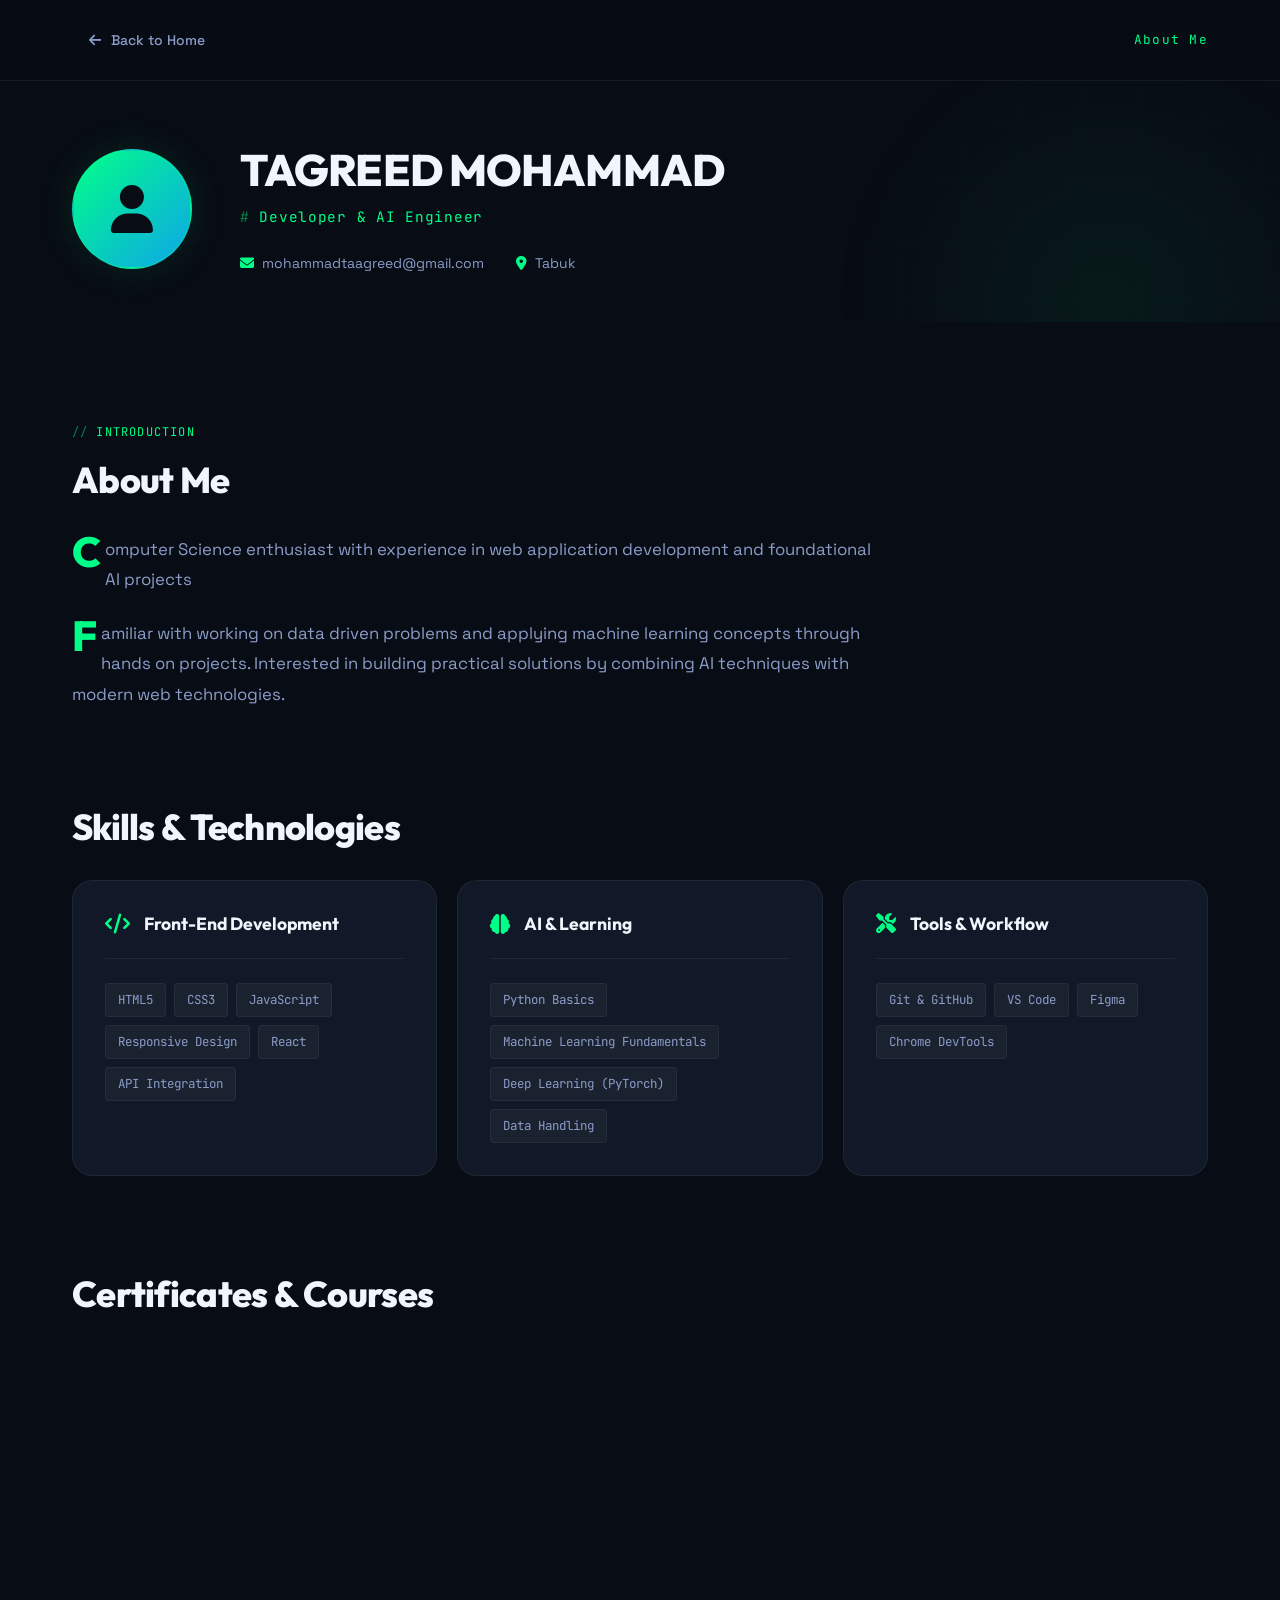
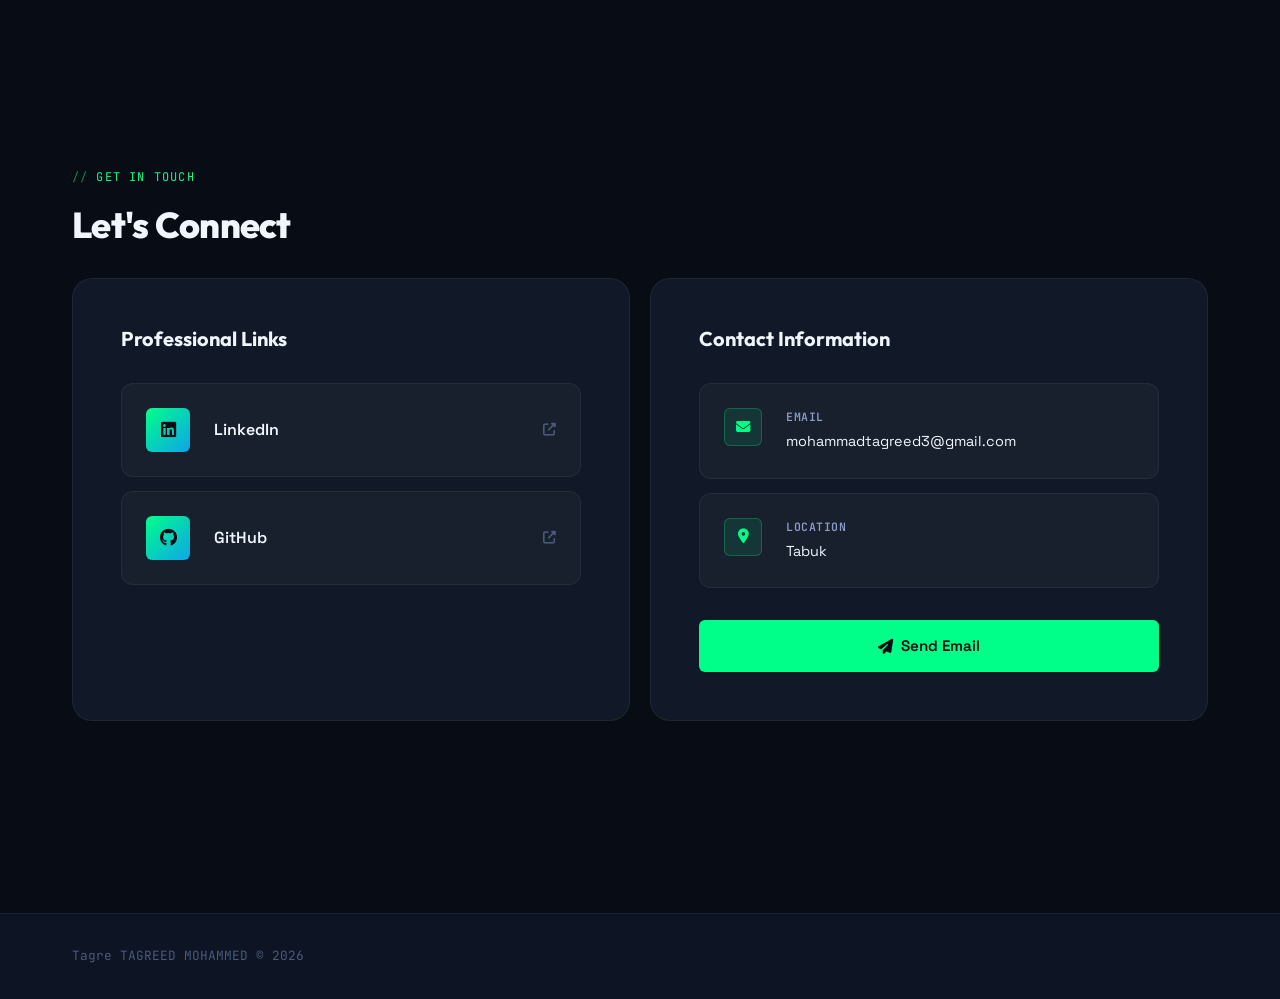
==== about.html @ 6c787eb2 "First upload project" ====
<!DOCTYPE html>
<html lang="en">
<head>
    <meta charset="UTF-8">
    <meta name="viewport" content="width=device-width, initial-scale=1.0">
    <title>About | Tagreed </title>
    <link rel="stylesheet" href="/css/about.css">
    <link rel="preconnect" href="https://fonts.googleapis.com">
    <link rel="preconnect" href="https://fonts.gstatic.com" crossorigin>
    <link href="https://fonts.googleapis.com/css2?family=DM+Sans:wght@400;500;700&family=Syne:wght@600;700;800&display=swap" rel="stylesheet">
    <link rel="stylesheet" href="https://cdnjs.cloudflare.com/ajax/libs/font-awesome/6.4.0/css/all.min.css">
</head>
<body>
    <!-- Navigation -->
    <nav class="about-nav">
        <div class="container">
            <a href="index.html" class="back-link">
                <i class="fas fa-arrow-left"></i>
                <span>Back to Home</span>
            </a>
            <div class="nav-title">About Me</div>
        </div>
    </nav>

    <!-- About Header -->
    <header class="about-header">
        <div class="container">
            <div class="header-content">
                <div class="profile-image">
                    <i class="fas fa-user"></i>
                </div>
                <div class="header-text">
                    <h1 class="about-title">TAGREED MOHAMMAD</h1>
                    <p class="about-role">Developer & AI Engineer</p>
                    <div class="header-meta">
                        <div class="meta-item">
                            <i class="fas fa-envelope"></i>
                            <span><a href="mailto:mohammadtagreed3@gmail.com" class="__cf_email__" data-cfemail="177a787f767a7a7673637670657272732457707a767e7b3974787a">mohammadtaagreed@gmail.com</a></span>
                        </div>
                        <div class="meta-item">
                            <i class="fas fa-map-marker-alt"></i>
                            <span>Tabuk</span>
                        </div>
                    </div>
                </div>
            </div>
        </div>
    </header>

    <!-- About Main Content -->
    <main class="about-main">
        <div class="container">
            
            <!-- Bio Section -->
            <section class="about-section">
                <div class="section-label">Introduction</div>
                <h2 class="section-title">About Me</h2>
                <div class="bio-content">
                    <p class="bio-text">
                        Computer Science enthusiast with experience in web application development and foundational AI projects    </p>
                    <p class="bio-text">
                        Familiar with working on data driven problems and applying machine learning concepts through hands on projects. Interested in building practical solutions by combining AI techniques with modern web technologies.                    </p>
                </div>
            </section>

            <!-- Skills Section -->
            <section class="about-section skills-section">
                <h2 class="section-title">Skills & Technologies</h2>
                
                <div class="skills-grid">
                    <div class="skill-category">
                        <div class="category-header">
                            <i class="fas fa-code"></i>
                            <h3>Front-End Development</h3>
                        </div>
                        <div class="skill-list">
                            <div class="skill-tag">HTML5</div>
                            <div class="skill-tag">CSS3</div>
                            <div class="skill-tag">JavaScript</div>
                            <div class="skill-tag">Responsive Design</div>
                            <div class="skill-tag">React</div>
                            <div class="skill-tag">API Integration </div>
                        </div>
                    </div>
                    
                    <div class="skill-category">
                        <div class="category-header">
                            <i class="fas fa-brain"></i>
                            <h3>AI & Learning</h3>
                        </div>
                        <div class="skill-list">
                            <div class="skill-tag">Python Basics</div>
                            <div class="skill-tag">Machine Learning Fundamentals</div>
                            <div class="skill-tag">Deep Learning (PyTorch)</div>
                            <div class="skill-tag"> Data Handling </div>
                        
                        </div>
                    </div>
                    
                  
                    
                    <div class="skill-category">
                        <div class="category-header">
                            <i class="fas fa-tools"></i>
                            <h3>Tools & Workflow</h3>
                        </div>
                        <div class="skill-list">
                            <div class="skill-tag">Git & GitHub</div>
                            <div class="skill-tag">VS Code</div>
                            <div class="skill-tag">Figma</div>
                            <div class="skill-tag">Chrome DevTools</div>
                        </div>
                    </div>
                </div>
            </section>

            <!-- Certificates Section -->
            <section class="about-section certificates-section">
                <h2 class="section-title">Certificates & Courses</h2>
                
                <div class="certificates-grid">
                    <!-- Certificate Card - Placeholder -->
                    <div class="certificate-card placeholder-card">
                        
                        <div class="cert-content">
                            <h3 class="cert-title">Introduction to Artificial Intelligence</h3>
                            <p class="cert-provider">KAUST ACADEMY</p>
                            <p class="cert-date">
                                2026
                            </p>
                           <!-- <p class="cert-description">[Brief description of what you learned]</p>-->
                        </div>
                    </div>
                    
                    <!-- Certificate Card - Placeholder -->
                    <div class="certificate-card placeholder-card">
                        
                        <div class="cert-content">
                            <h3 class="cert-title">Python Essentials 1 & 2</h3>
                            <p class="cert-provider">Cisco</p>
                            <p class="cert-date">2024</p>
                        </div>
                    </div>
                    
                    <!-- Certificate Card - Placeholder -->
                    <div class="certificate-card placeholder-card">
                        
                        <div class="cert-content">
                            <h3 class="cert-title">Introduction to Android Mobile Application
                                Development</h3>
                            <p class="cert-provider">Meta</p>
                            <p class="cert-date">2024</p>
                        </div>
                    </div>
                    <div class="certificate-card placeholder-card">
                        
                        <div class="cert-content">
                            <h3 class="cert-title">Software Design Methods and Tools</h3>
                            <p class="cert-provider">University of Colorado</p>
                            <p class="cert-date">2024</p>
                        </div>
                    </div>
                </div>
            </section>

            <!-- Connect Section -->
            <section class="about-section connect-section">
                <div class="section-label">Get in Touch</div>
                <h2 class="section-title">Let's Connect</h2>
                
                <div class="connect-grid">
                    <div class="connect-card">
                        <h3>Professional Links</h3>
                        <div class="social-links">
                            <a href="https://www.linkedin.com/in/tagreed-mohammad-27a736222?utm_source=share&utm_campaign=share_via&utm_content=profile&utm_medium=ios_app" class="social-link" target="_blank" rel="noopener">
                                <div class="link-icon">
                                    <i class="fab fa-linkedin"></i>
                                </div>
                                <div class="link-info">
                                    <span class="link-name">LinkedIn</span>
                                </div>
                                <i class="fas fa-external-link-alt"></i>
                            </a>
                            
                            <a href="https://github.com/tagreed2000" class="social-link" target="_blank" rel="noopener">
                                <div class="link-icon">
                                    <i class="fab fa-github"></i>
                                </div>
                                <div class="link-info">
                                    <span class="link-name">GitHub</span>
                                </div>
                                <i class="fas fa-external-link-alt"></i>
                            </a>
                        </div>
                    </div>
                    
                    <div class="connect-card">
                        <h3>Contact Information</h3>
                        <div class="contact-info-grid">
                            <div class="info-item">
                                <i class="fas fa-envelope"></i>
                                <div>
                                    <span class="info-label">Email</span>
                                    <span class="info-value"><a href="mailto:mohammadtagreed3@gmail.com" class="__cf_email__" data-cfemail="b9d4d6d1d8d4d4d8ddcdd8decbdcdcdd8af9ded4d8d0d597dad6d4">mohammadtagreed3@gmail.com</a></span>

                                </div>
                            </div>
                            <div class="info-item">
                                <i class="fas fa-map-marker-alt"></i>
                                <div>
                                    <span class="info-label">Location</span>
                                    <span class="info-value">Tabuk</span>
                                </div>
                            </div>
                        </div>
                        <a href="/cdn-cgi/l/email-protection#335e5c5b525e5e5257475254415656570073545e525a5f1d505c5e" class="btn btn-primary">
                            <i class="fas fa-paper-plane"></i>
                            <span>Send Email</span>
                        </a>
                    </div>
                </div>
            </section>

        </div>
    </main>

    <!-- Footer -->
    <footer class="footer">
        <div class="container">
            <div class="footer-content">
                <span class="footer-text">Tagre
                    <span class="footer-text">TAGREED MOHAMMED</span>
                    <span class="footer-year">© 2026</span>
                </div>
        </div>
    </footer>
    <script src="/js/about-script.js"></script>
            </body>
            </html>
---- css/about.css ----
/* ============================================
   ABOUT PAGE - Dark Terminal Aesthetic
   ============================================ */

@import url('https://fonts.googleapis.com/css2?family=Outfit:wght@300;400;600;700;800&family=Space+Grotesk:wght@300;400;500;600;700&family=JetBrains+Mono:wght@400;500;700&display=swap');

:root {
    --bg-primary: #080c14;
    --bg-secondary: #0d1424;
    --bg-card: #111827;
    --bg-card-hover: #161f32;
    --surface: #1a2540;
    
    --primary: #00ff88;
    --accent: #a855f7;
    --accent-blue: #0ea5e9;
    --primary-dark: #00cc6e;
    
    --text-primary: #f0f6fc;
    --text-secondary: #8b9cc8;
    --text-muted: #4a5a7a;
    
    --border: rgba(255,255,255,0.06);
    --border-accent: rgba(0,255,136,0.25);
    
    --gray-700: #8b9cc8;
    --gray-900: #f0f6fc;
    --gray-500: #4a5a7a;
    --gray-300: rgba(255,255,255,0.08);
    --gray-100: rgba(255,255,255,0.04);
    --white: #f0f6fc;
    --dark: #080c14;
    --off-white: #080c14;
    
    --font-display: 'Outfit', sans-serif;
    --font-body: 'Space Grotesk', sans-serif;
    --font-mono: 'JetBrains Mono', monospace;
    
    --space-xs: 0.5rem;
    --space-sm: 1rem;
    --space-md: 1.5rem;
    --space-lg: 2rem;
    --space-xl: 3rem;
    --space-2xl: 4rem;
    --space-3xl: 6rem;
    
    --radius-sm: 6px;
    --radius-md: 12px;
    --radius-lg: 20px;
    --transition: all 0.3s cubic-bezier(0.4,0,0.2,1);
}

* { margin: 0; padding: 0; box-sizing: border-box; }
html { scroll-behavior: smooth; }

body {
    font-family: var(--font-body);
    background-color: var(--bg-primary);
    color: var(--text-primary);
    line-height: 1.6;
    overflow-x: hidden;
}

body::before {
    content: '';
    position: fixed;
    inset: 0;
    background-image: 
        linear-gradient(rgba(0,255,136,0.015) 1px, transparent 1px),
        linear-gradient(90deg, rgba(0,255,136,0.015) 1px, transparent 1px);
    background-size: 60px 60px;
    pointer-events: none;
    z-index: 0;
}

h1, h2, h3, h4 { font-family: var(--font-display); font-weight: 700; line-height: 1.2; }
a { text-decoration: none; color: inherit; }

.container {
    width: 100%;
    max-width: 1200px;
    margin: 0 auto;
    padding: 0 2rem;
    position: relative;
    z-index: 1;
}

/* ============ NAV ============ */
.about-nav {
    position: fixed;
    top: 0; left: 0; right: 0;
    z-index: 1000;
    padding: 1.25rem 0;
    background: rgba(8,12,20,0.9);
    backdrop-filter: blur(20px);
    border-bottom: 1px solid var(--border);
}

.about-nav .container {
    display: flex;
    justify-content: space-between;
    align-items: center;
}

.back-link {
    display: inline-flex;
    align-items: center;
    gap: 0.6rem;
    color: var(--text-secondary);
    font-size: 0.875rem;
    font-weight: 500;
    padding: 0.5rem 1rem;
    border-radius: var(--radius-sm);
    border: 1px solid transparent;
    transition: var(--transition);
}

.back-link:hover {
    color: var(--primary);
    border-color: var(--border-accent);
    background: rgba(0,255,136,0.06);
}

.nav-title {
    font-family: var(--font-mono);
    font-size: 0.8rem;
    color: var(--primary);
    letter-spacing: 0.1em;
}

/* ============ ABOUT HEADER ============ */
.about-header {
    padding: calc(80px + 4rem) 0 3rem;
    position: relative;
    overflow: hidden;
}

.about-header::before {
    content: '';
    position: absolute;
    top: 0; right: -10%;
    width: 600px; height: 600px;
    background: radial-gradient(circle, rgba(0,255,136,0.06) 0%, transparent 65%);
    pointer-events: none;
}

.header-content {
    display: flex;
    align-items: center;
    gap: var(--space-xl);
}

.profile-image {
    width: 120px; height: 120px;
    background: linear-gradient(135deg, var(--primary), var(--accent-blue));
    border-radius: 50%;
    display: flex;
    align-items: center;
    justify-content: center;
    color: #080c14;
    font-size: 3rem;
    flex-shrink: 0;
    border: 2px solid rgba(0,255,136,0.2);
    box-shadow: 0 0 40px rgba(0,255,136,0.1);
}

.header-text { flex: 1; }

.about-title {
    font-size: clamp(2rem, 4vw, 2.75rem);
    font-weight: 800;
    letter-spacing: -0.02em;
    margin-bottom: var(--space-xs);
}

.about-role {
    font-family: var(--font-mono);
    font-size: 0.9rem;
    color: var(--primary);
    margin-bottom: var(--space-md);
    letter-spacing: 0.05em;
}

.about-role::before { content: '# '; opacity: 0.5; }

.header-meta {
    display: flex;
    gap: var(--space-lg);
    flex-wrap: wrap;
}

.meta-item {
    display: flex;
    align-items: center;
    gap: 0.5rem;
    color: var(--text-secondary);
    font-size: 0.875rem;
}

.meta-item i { color: var(--primary); }

/* ============ ABOUT MAIN ============ */
.about-main { padding: var(--space-3xl) 0; }

.about-section { margin-bottom: var(--space-3xl); }

.section-label {
    display: inline-flex;
    align-items: center;
    gap: 0.5rem;
    font-family: var(--font-mono);
    font-size: 0.75rem;
    color: var(--primary);
    letter-spacing: 0.1em;
    text-transform: uppercase;
    margin-bottom: 1rem;
}

.section-label::before { content: '//'; opacity: 0.5; }

.section-title {
    font-size: clamp(1.75rem, 3vw, 2.25rem);
    font-weight: 800;
    margin-bottom: var(--space-lg);
    letter-spacing: -0.02em;
}

/* ============ BIO ============ */
.bio-content { max-width: 800px; }

.bio-text {
    font-size: 1.05rem;
    line-height: 1.8;
    color: var(--text-secondary);
    margin-bottom: var(--space-md);
}

.bio-text::first-letter {
    font-size: 2.5em;
    font-weight: 800;
    color: var(--primary);
    float: left;
    line-height: 0.85;
    margin-right: 0.1em;
    font-family: var(--font-display);
}

/* ============ SKILLS ============ */
.skills-grid {
    display: grid;
    grid-template-columns: repeat(auto-fit, minmax(280px, 1fr));
    gap: 1.25rem;
}

.skill-category {
    padding: var(--space-lg);
    background: var(--bg-card);
    border: 1px solid var(--border);
    border-radius: var(--radius-lg);
    transition: var(--transition);
}

.skill-category:hover {
    border-color: var(--border-accent);
    background: var(--bg-card-hover);
    transform: translateY(-4px);
    box-shadow: 0 0 30px rgba(0,255,136,0.05);
}

.category-header {
    display: flex;
    align-items: center;
    gap: 0.875rem;
    margin-bottom: var(--space-md);
    padding-bottom: var(--space-md);
    border-bottom: 1px solid var(--border);
}

.category-header i {
    font-size: 1.25rem;
    color: var(--primary);
}

.category-header h3 { font-size: 1.1rem; }

.skill-list {
    display: flex;
    flex-wrap: wrap;
    gap: 0.5rem;
}

.skill-tag {
    padding: 0.375rem 0.75rem;
    background: rgba(255,255,255,0.04);
    border: 1px solid var(--border);
    color: var(--text-secondary);
    border-radius: 4px;
    font-family: var(--font-mono);
    font-size: 0.78rem;
    transition: var(--transition);
}

.skill-tag:hover {
    background: rgba(0,255,136,0.08);
    border-color: var(--border-accent);
    color: var(--primary);
}

/* ============ CERTIFICATES ============ */
.certificates-grid {
    display: grid;
    grid-template-columns: repeat(auto-fill, minmax(300px, 1fr));
    gap: 1.25rem;
}

.certificate-card {
    padding: var(--space-lg);
    background: var(--bg-card);
    border: 1px solid var(--border);
    border-radius: var(--radius-lg);
    transition: var(--transition);
    position: relative;
    overflow: hidden;
}

.certificate-card::before {
    content: '';
    position: absolute;
    top: 0; left: 0; right: 0;
    height: 2px;
    background: linear-gradient(90deg, var(--primary), transparent);
    transform: scaleX(0);
    transform-origin: left;
    transition: var(--transition);
}

.certificate-card:not(.add-card):hover {
    border-color: var(--border-accent);
    background: var(--bg-card-hover);
    transform: translateY(-4px);
    box-shadow: 0 0 30px rgba(0,255,136,0.05);
}

.certificate-card:not(.add-card):hover::before {
    transform: scaleX(1);
}

.placeholder-card {
    background: rgba(255,255,255,0.02);
    border-style: dashed;
}

.cert-title {
    font-size: 1.05rem;
    font-weight: 600;
    margin-bottom: 0.5rem;
    color: var(--text-primary);
}

.cert-provider {
    font-family: var(--font-mono);
    font-size: 0.78rem;
    color: var(--primary);
    font-weight: 600;
    margin-bottom: 0.35rem;
    letter-spacing: 0.05em;
    text-transform: uppercase;
}

.cert-date {
    font-family: var(--font-mono);
    font-size: 0.78rem;
    color: var(--text-muted);
}

/* ============ CONNECT ============ */
.connect-grid {
    display: grid;
    grid-template-columns: repeat(auto-fit, minmax(300px, 1fr));
    gap: 1.25rem;
}

.connect-card {
    padding: var(--space-xl);
    background: var(--bg-card);
    border: 1px solid var(--border);
    border-radius: var(--radius-lg);
}

.connect-card h3 {
    font-size: 1.25rem;
    font-weight: 700;
    margin-bottom: var(--space-lg);
}

.social-links {
    display: flex;
    flex-direction: column;
    gap: 0.875rem;
}

.social-link {
    display: flex;
    align-items: center;
    gap: var(--space-md);
    padding: var(--space-md);
    background: rgba(255,255,255,0.03);
    border: 1px solid var(--border);
    border-radius: var(--radius-md);
    transition: var(--transition);
}

.social-link:hover {
    background: rgba(0,255,136,0.06);
    border-color: var(--border-accent);
    transform: translateX(4px);
}

.link-icon {
    width: 44px; height: 44px;
    background: linear-gradient(135deg, var(--primary), var(--accent-blue));
    border-radius: var(--radius-sm);
    display: flex;
    align-items: center;
    justify-content: center;
    color: #080c14;
    font-size: 1.1rem;
    flex-shrink: 0;
}

.link-info { flex: 1; }

.link-name {
    font-weight: 600;
    font-size: 1rem;
    color: var(--text-primary);
}

.social-link i.fa-external-link-alt {
    color: var(--text-muted);
    font-size: 0.8rem;
}

.contact-info-grid {
    display: flex;
    flex-direction: column;
    gap: 0.875rem;
    margin-bottom: var(--space-lg);
}

.info-item {
    display: flex;
    align-items: flex-start;
    gap: var(--space-md);
    padding: var(--space-md);
    background: rgba(255,255,255,0.03);
    border: 1px solid var(--border);
    border-radius: var(--radius-md);
}

.info-item i {
    width: 38px; height: 38px;
    background: rgba(0,255,136,0.1);
    border: 1px solid var(--border-accent);
    border-radius: var(--radius-sm);
    display: flex;
    align-items: center;
    justify-content: center;
    color: var(--primary);
    flex-shrink: 0;
    font-size: 0.9rem;
}

.info-item div { display: flex; flex-direction: column; }

.info-label {
    font-weight: 600;
    font-size: 0.85rem;
    color: var(--text-secondary);
    margin-bottom: 0.25rem;
    font-family: var(--font-mono);
    text-transform: uppercase;
    letter-spacing: 0.05em;
    font-size: 0.72rem;
}

.info-value {
    color: var(--text-primary);
    font-size: 0.9rem;
}

/* ============ BUTTONS ============ */
.btn {
    display: inline-flex;
    align-items: center;
    gap: 0.5rem;
    padding: 0.875rem 1.75rem;
    font-family: var(--font-body);
    font-size: 0.95rem;
    font-weight: 600;
    border-radius: var(--radius-sm);
    cursor: pointer;
    transition: var(--transition);
    border: none;
}

.btn-primary {
    background: var(--primary);
    color: #080c14;
    width: 100%;
    justify-content: center;
}

.btn-primary:hover {
    background: var(--primary-dark);
    transform: translateY(-2px);
    box-shadow: 0 0 20px rgba(0,255,136,0.25);
}

/* ============ FOOTER ============ */
.footer {
    padding: 2rem 0;
    background: var(--bg-secondary);
    border-top: 1px solid var(--border);
}

.footer-content {
    display: flex;
    justify-content: space-between;
    align-items: center;
    flex-wrap: wrap;
    gap: 1rem;
}

.footer-text {
    font-family: var(--font-mono);
    font-size: 0.8rem;
    color: var(--text-muted);
}

.footer-link {
    display: inline-flex;
    align-items: center;
    gap: 0.5rem;
    font-size: 0.85rem;
    color: var(--text-muted);
    transition: var(--transition);
}

.footer-link:hover { color: var(--primary); }

/* ============ RESPONSIVE ============ */
@media (max-width: 768px) {
    .container { padding: 0 1.25rem; }
    .header-content { flex-direction: column; text-align: center; }
    .profile-image { width: 90px; height: 90px; font-size: 2.25rem; }
    .header-meta { flex-direction: column; gap: var(--space-sm); align-items: center; }
    .skills-grid, .certificates-grid, .connect-grid { grid-template-columns: 1fr; }
    .about-section { margin-bottom: var(--space-2xl); }
}

@media (max-width: 480px) {
    :root { --space-xl: 2rem; --space-3xl: 4rem; }
    .skill-category, .certificate-card, .connect-card { padding: var(--space-md); }
}

@media (prefers-reduced-motion: reduce) {
    *, *::before, *::after {
        animation-duration: 0.01ms !important;
        transition-duration: 0.01ms !important;
    }
}
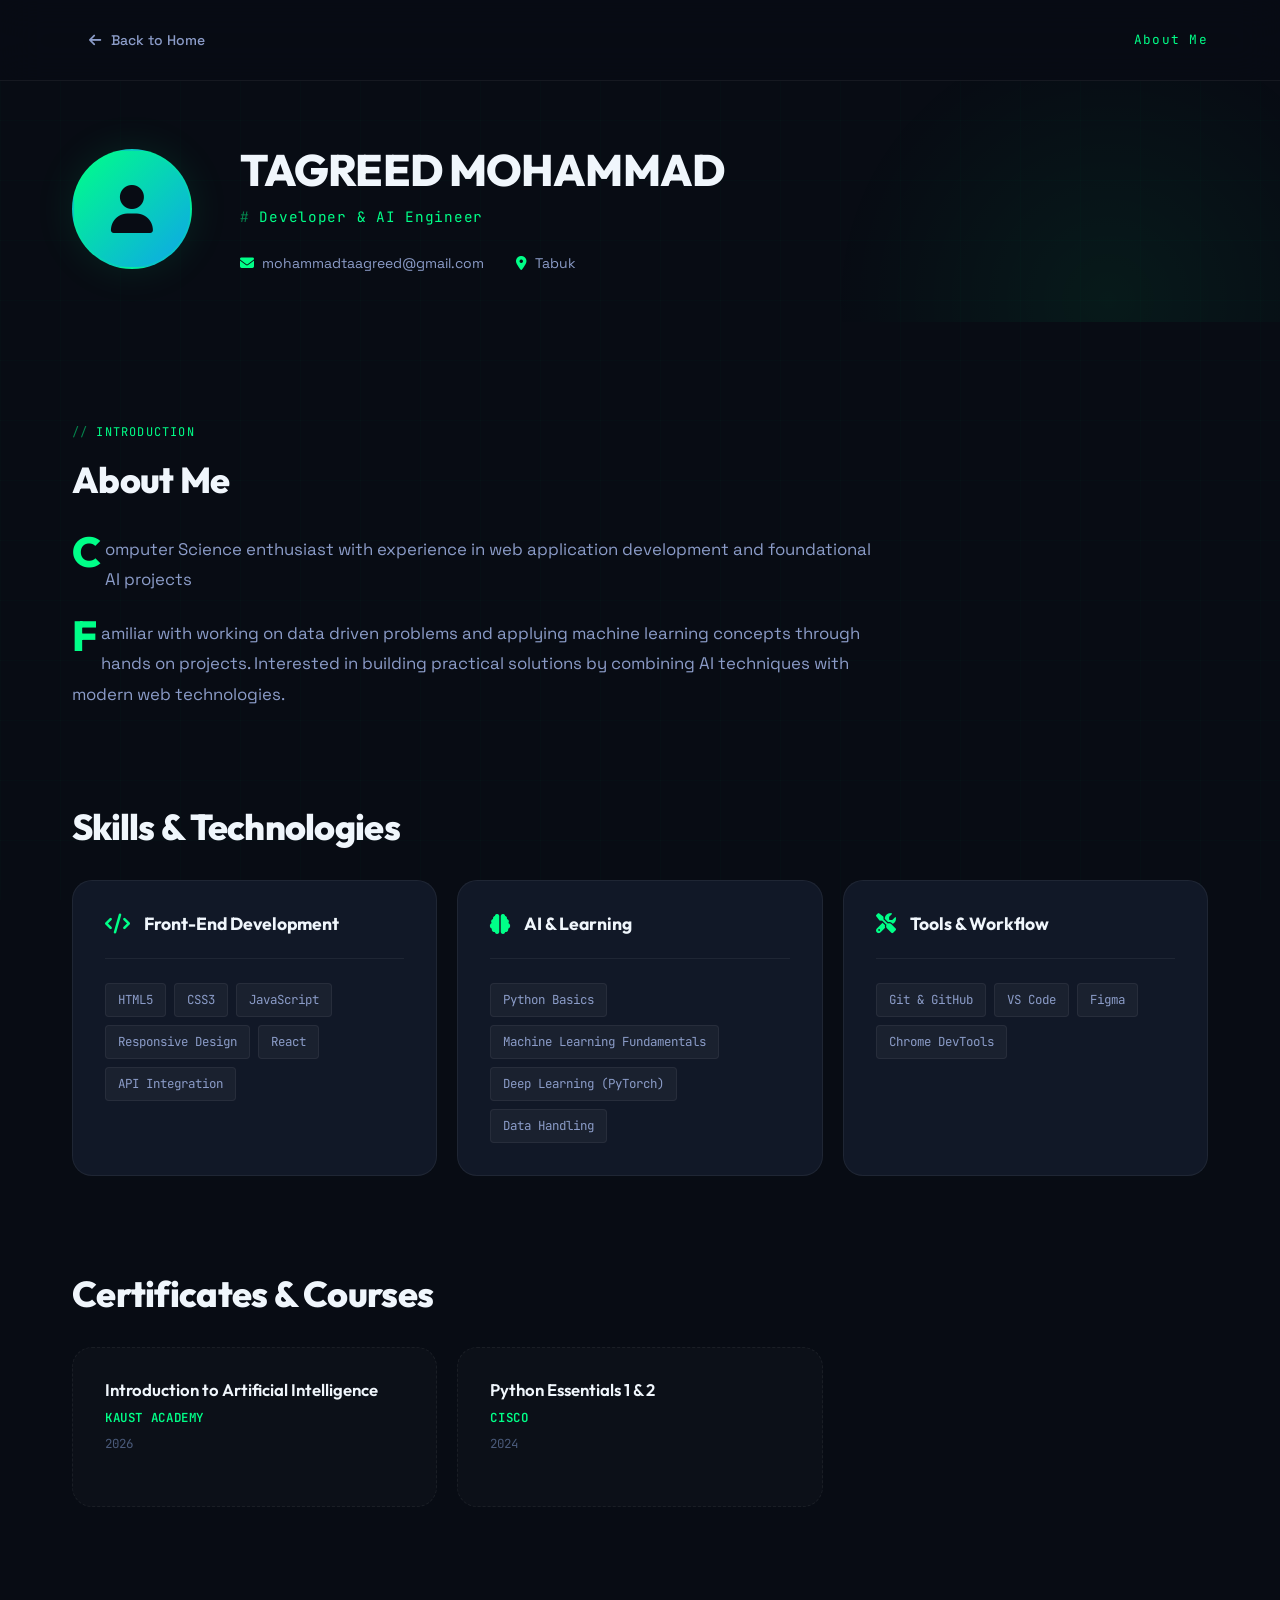
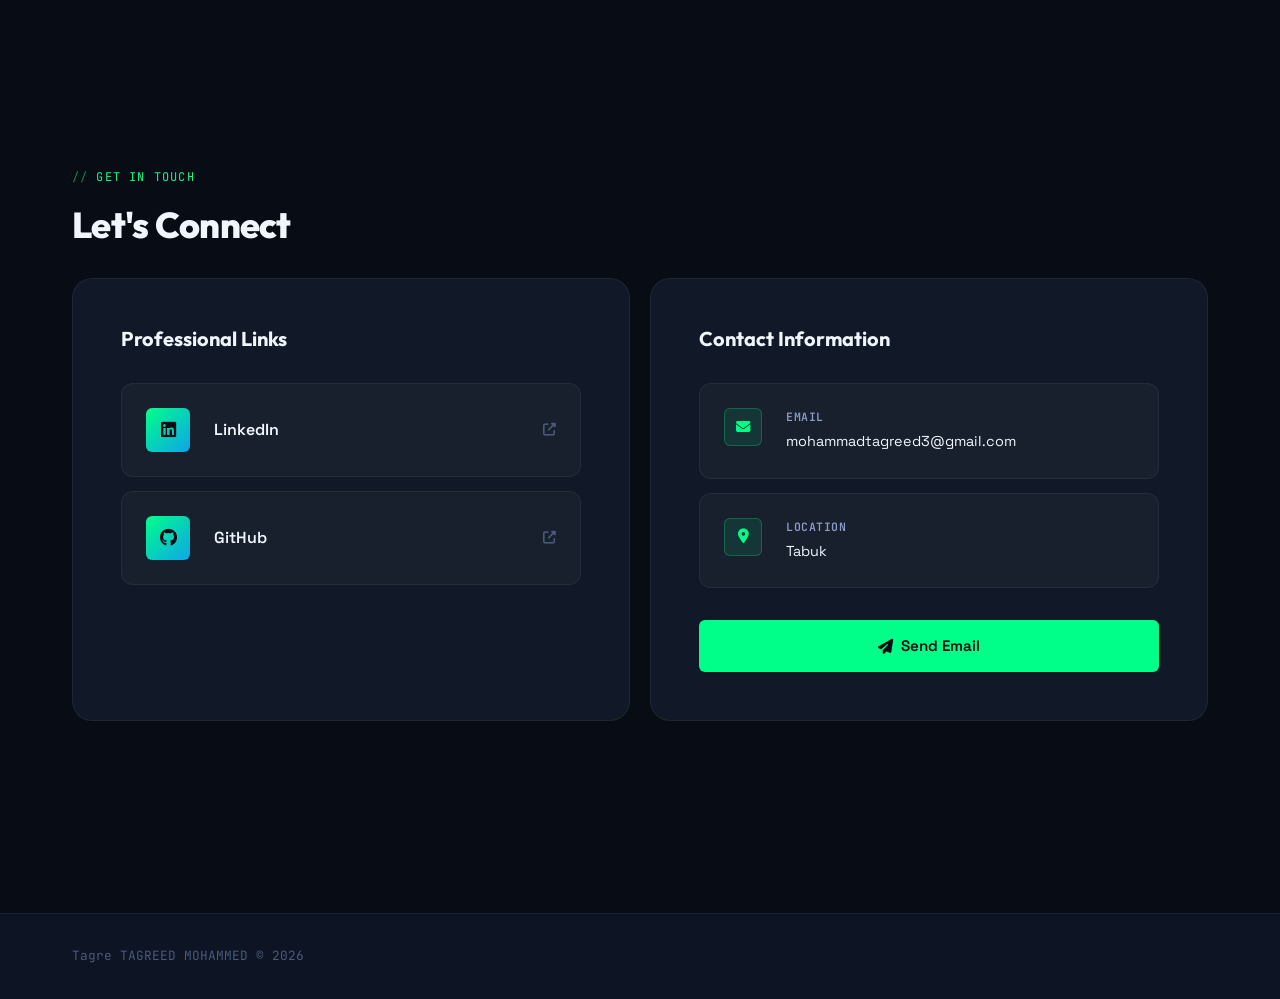
==== commit 10cdc04e: "Update about.html" ====
--- a/about.html
+++ b/about.html
@@ -4,7 +4,7 @@
     <meta charset="UTF-8">
     <meta name="viewport" content="width=device-width, initial-scale=1.0">
     <title>About | Tagreed </title>
-    <link rel="stylesheet" href="/css/about.css">
+    <link rel="stylesheet" href="css/about.css">
     <link rel="preconnect" href="https://fonts.googleapis.com">
     <link rel="preconnect" href="https://fonts.gstatic.com" crossorigin>
     <link href="https://fonts.googleapis.com/css2?family=DM+Sans:wght@400;500;700&family=Syne:wght@600;700;800&display=swap" rel="stylesheet">
@@ -234,7 +234,7 @@
                 </div>
         </div>
     </footer>
-    <script src="/js/about-script.js"></script>
+    <script src="js/about-script.js"></script>
             </body>
             </html>
-        +        
